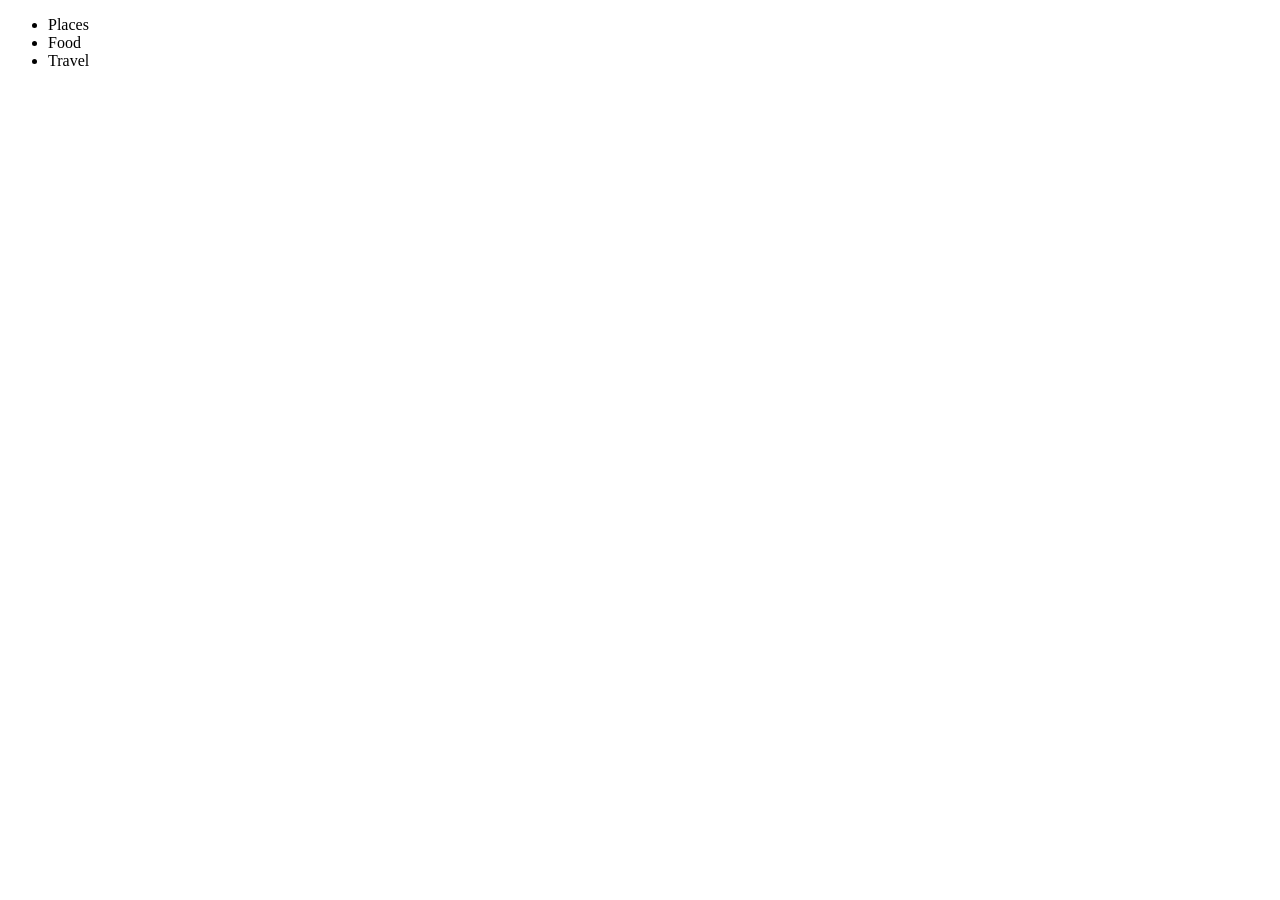
==== index.html @ 8c955c1e "Added initial progress for country website" ====
<!DOCTYPE html>
<html lang="en">
<head>
    <meta charset="UTF-8">
    <meta name="viewport" content="width=device-width, initial-scale=1.0">
    <title>Home</title>
</head>
<body>
    <header>
        <nav>
            <ul>
                <li>Places</li>
                <li>Food</li>
                <li>Travel</li>
            </ul>
        </nav>
    </header>
    <footer>
    
    </footer>
</body>

</html>
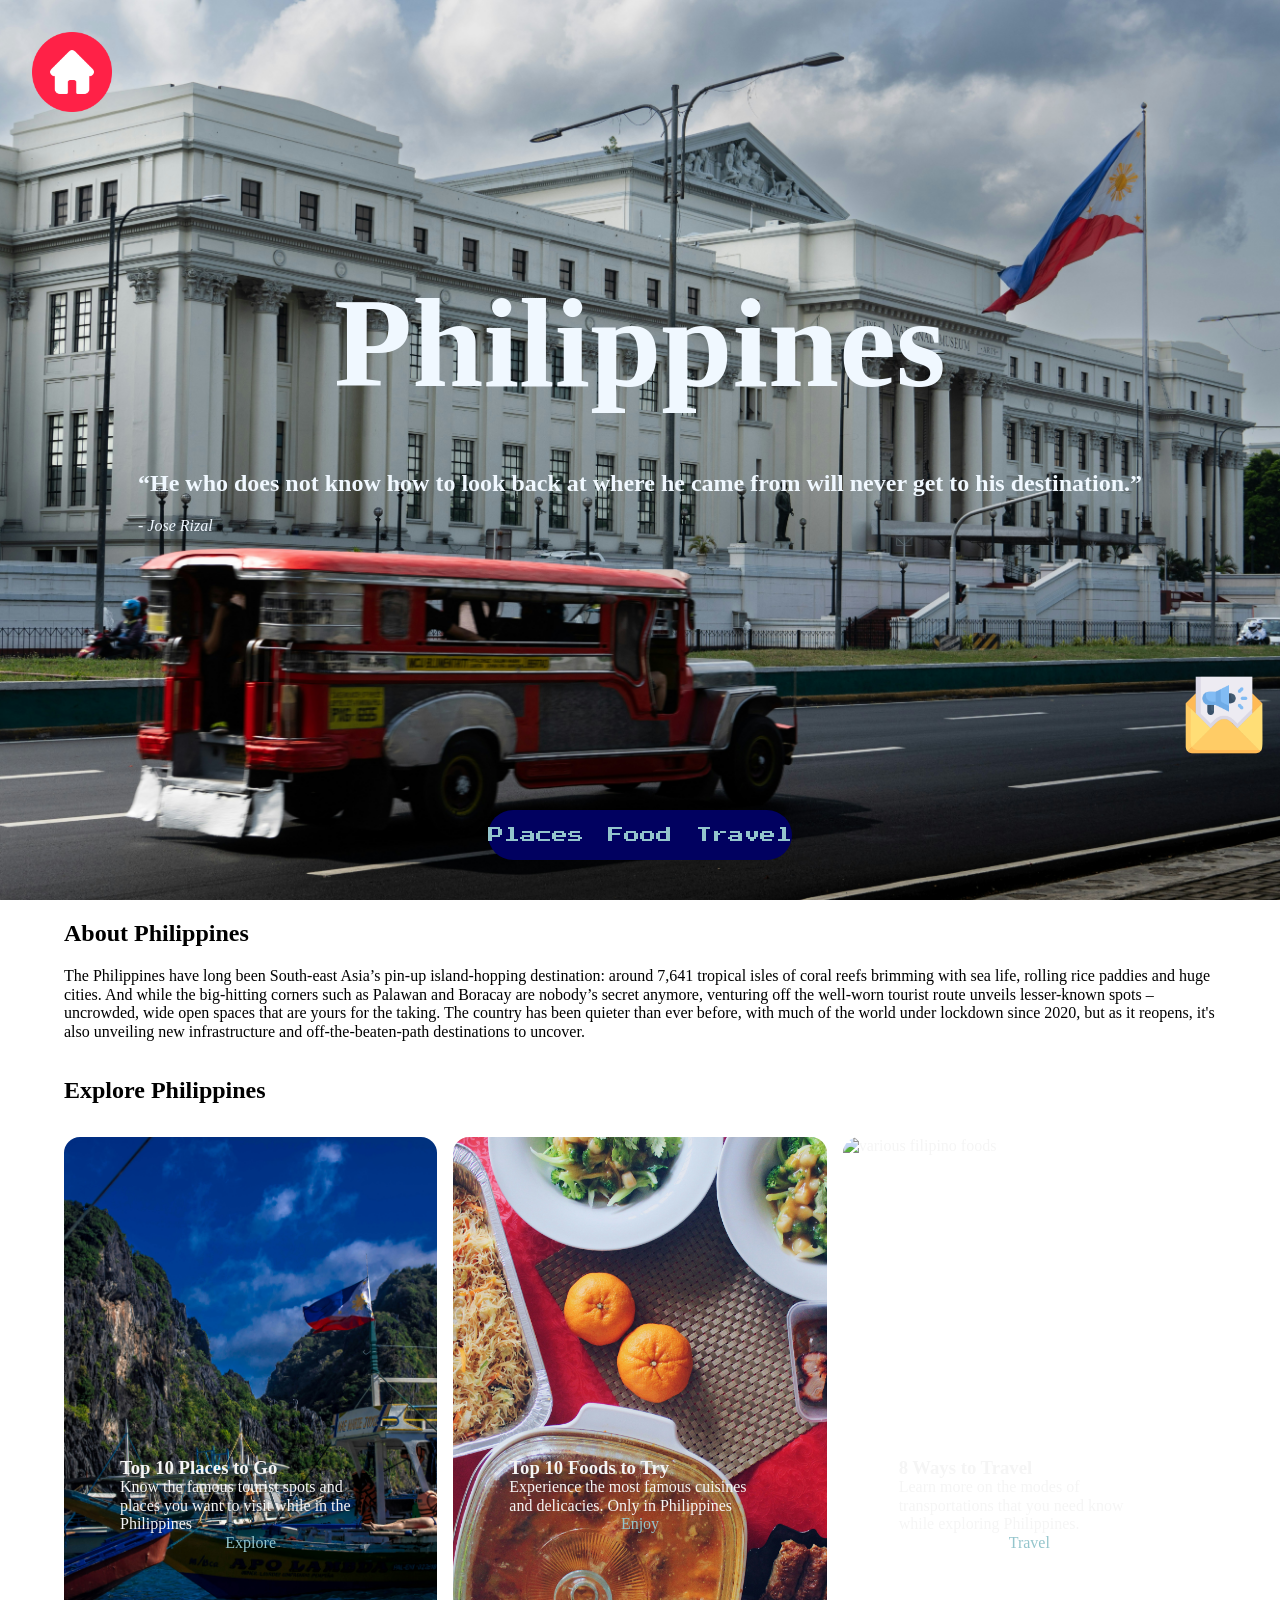
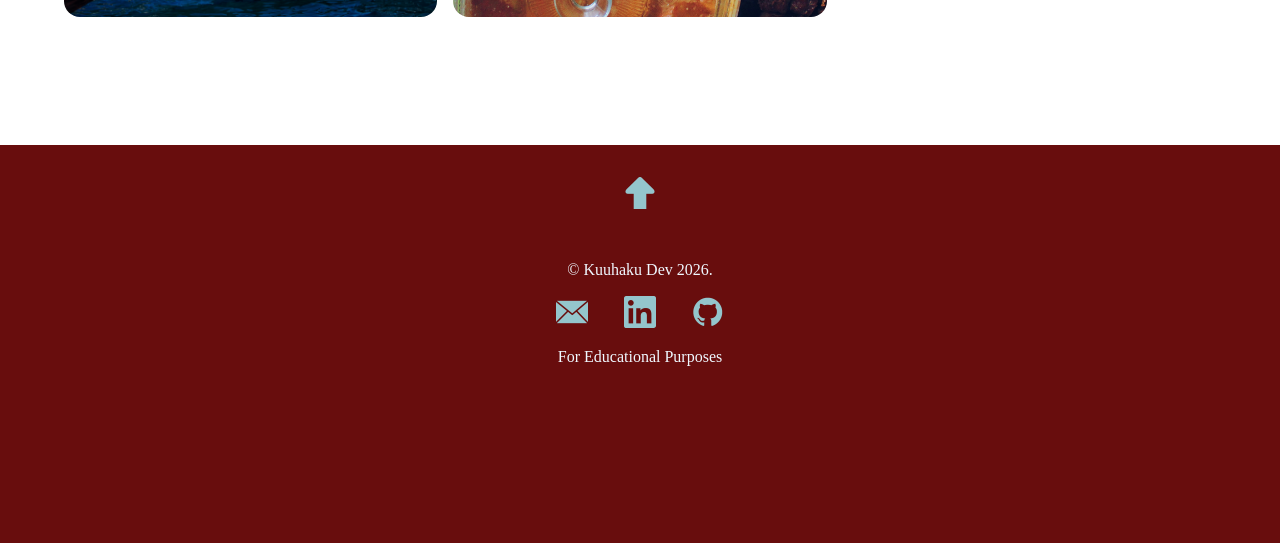
==== commit 28aef509: "Added contents for the webpages and css files" ====
--- a/index.html
+++ b/index.html
@@ -4,19 +4,91 @@
     <meta charset="UTF-8">
     <meta name="viewport" content="width=device-width, initial-scale=1.0">
     <title>Home</title>
+    <link rel="preconnect" href="https://fonts.googleapis.com">
+    <link rel="preconnect" href="https://fonts.gstatic.com" crossorigin>
+    <link href="https://fonts.googleapis.com/css2?family=Nova+Round&family=Press+Start+2P&family=Sansation:ital,wght@0,300;0,400;0,700;1,300;1,400;1,700&family=Story+Script&family=Tilt+Neon&display=swap" rel="stylesheet">
+    <link rel="stylesheet" href="styles/normalize-fwd.css">
+    <link rel="stylesheet" href="styles/base.css">
 </head>
 <body>
-    <header>
-        <nav>
+    <a class="screen-reader-text" href="#">Skip to content</a>
+    <header id="header">
+        <a href="#"><img src="images/home.png" class="home" alt="Home icon"></a>
+        <nav class="site-nav">
             <ul>
-                <li>Places</li>
-                <li>Food</li>
-                <li>Travel</li>
+                <li><a href="places.html">Places</a></li>
+                <li><a href="foods.html">Food</a></li>
+                <li><a href="travel.html">Travel</a></li>
             </ul>
         </nav>
     </header>
+    <section class="banner">
+        <h1>Philippines</h1>
+        <blockquote>
+            <h2>“He who does not know how to look back at where he came from will never get to his destination.”</h2>
+            <cite>- Jose Rizal</cite>
+        </blockquote>
+        <img src="images/banner.jpg" alt="philippine national museum">
+        
+    </section>
+    
+    <section class="about">
+        <h2>About Philippines</h2>
+        <p>The Philippines have long been South-east Asia’s pin-up island-hopping destination: around 7,641 tropical isles of coral reefs brimming with sea life, rolling rice paddies and huge cities. And while the big-hitting corners such as Palawan and Boracay are nobody’s secret anymore, venturing off the well-worn tourist route unveils lesser-known spots – uncrowded, wide open spaces that are yours for the taking. The country has been quieter than ever before, with much of the world under lockdown since 2020, but as it reopens, it's also unveiling new infrastructure and off-the-beaten-path destinations to uncover. </p>
+    </section>
+
+    <section class="explore">
+        <h2>Explore Philippines</h2>
+        <article>
+            <h3>Top 10 Places to Go</h3>
+            <img src="images/destinations.jpg" alt="picture of an island in Philippines">
+            <p>Know the famous tourist spots and places you want to visit while in the Philippines</p>
+            <a href="places.html">Explore</a>
+        </article>
+        <article>
+            <h3>Top 10 Foods to Try</h3>
+            <img src="images/food-bg.jpg" alt="picture of various filipino foods">
+            <p>Experience the most famous cuisines and delicacies. Only in Philippines</p>
+            <a href="foods.html">Enjoy</a>
+        </article>
+        <article>
+            <h3>8 Ways to Travel</h3>
+            <img src="images/travel-bg.jpg" alt="various filipino foods">
+            <p>Learn more on the modes of transportations that you need know while exploring Philippines.</p>
+            <a href="travel.html">Travel</a>
+        </article>
+    </section>
+
+    <nav class="subscribe">
+        <a href="#"><img src="images/subscribe.png" alt=""></a>
+        <!-- <form action="#" method="post">
+            <label for="name">Name:</label>
+            <input type="text" name="name" id="name" required>
+            <label for="email">Email:</label>
+            <input type="text" name="email" id="email" required>
+            <input type="checkbox" name="sign-up" id="sign-up">
+            <label for="sign-up">Sign me up for exclusive news</label>
+            <button type="submit">Subscribe</button>
+        </form> -->
+    </nav>
+
     <footer>
-    
+        <a href="#header">
+            <img src="images/top-arrow-icon.png" alt="arrow-up">
+        </a>
+        <p>&copy; Kuuhaku Dev 2026.</p>
+        <nav class="contact" id="contact">
+            <a href="mailto:kuuuhakudev@gmail.com">
+                <img src="images/mail-icon.png" alt="mail-icon">
+            </a>
+            <a href="https://www.linkedin.com/in/acmongcal">
+                <img src="images/linkedin-icon.png" alt="linkedin-icon">
+            </a>
+            <a href="https://github.com/acmongcal">
+                <img src="images/github-icon.png" alt="github-icon">
+            </a>
+        </nav>
+        <p>For Educational Purposes</p>
     </footer>
 </body>
 
--- a/styles/base.css
+++ b/styles/base.css
@@ -0,0 +1,237 @@
+/*--------------------------------------------------------------
+>>> TABLE OF CONTENTS:
+----------------------------------------------------------------
+# Generic (CALLED IN ANOTHER FILE)
+	- Normalize
+	- Box sizing
+	- Media width
+# Base
+	- Typography
+	- Elements
+	- Links
+# Layouts
+# Components
+	- Header
+	- Main
+	- Footer
+--------------------------------------------------------------*/
+
+/*--------------------------------------------------------------
+# Base
+--------------------------------------------------------------*/
+
+/* Typography
+--------------------------------------------- */
+body {
+	color: #f0f8ff;
+}
+
+
+h1{
+	font-size: 3.5rem;
+}
+h1,
+h2,
+h3,
+h4,
+h5,
+h6 {
+	
+}
+.about{
+	color: #000000;
+	width: 90%;
+	margin: 0 auto;
+}
+.explore{
+	color: #f5f5f5;
+	width: 90%;
+	margin: 0 auto;
+}
+.site-nav ul{
+	padding-left: 0;
+	display: flex;
+    list-style: none;
+    justify-content: center;
+	gap: 1.5rem;
+    align-items: center;
+}
+.site-nav ul li {
+	font-size:1rem;
+    font-family: "Press Start 2P";
+	color: #f0f8ff;
+}
+.explore h2{
+	color: #000000;
+}
+/* Links
+--------------------------------------------- */
+
+a,
+a:visited { 
+	color: #94C5CC;
+	text-decoration: none;
+}
+
+a:hover {
+	
+}
+
+a:focus {
+	
+}
+
+a:active {
+	
+}
+
+
+/*--------------------------------------------------------------
+# Components
+--------------------------------------------------------------*/
+
+/* Header
+--------------------------------------------- */
+.site-nav{
+	position: fixed;
+    width: fit-content;
+	background-color: #010160;
+	border-radius: 20rem;
+	z-index: 100;
+	margin: 0 auto;
+	left: 0;
+	right: 0;
+	bottom: 40px;
+}
+
+.home{
+	position: absolute;
+	width: 5rem;
+	height: 5rem;
+	top: 2rem;
+	left: 2rem;
+	z-index: 100;
+}
+
+/* Main
+--------------------------------------------- */
+.banner{
+	position: relative;
+}
+.banner h1{
+	position: absolute;
+	top: 30%;
+	left: 0; 
+  	right: 0; 
+	width: fit-content;
+	margin: 0 auto;
+	padding: 0 1.5rem;
+}
+.banner blockquote{
+	position: absolute;
+	top: 50%;
+	left: 0; 
+  	right: 0; 
+	width: fit-content;
+	margin: 0 auto;
+	padding: 0 1.5rem;
+}
+
+.banner img, video{
+	display: block;
+	width: 100%;
+	height: 100vh;
+	object-fit: cover;
+	object-position: right top;
+}
+.explore{
+	display: grid;
+	grid-template-rows: 1rem repeat(3,30rem) 10rem;
+	grid-template-columns: minmax(0, 100%);
+	gap: 1rem;
+}
+.explore article{
+	margin: 5rem 0;
+	position: relative;
+}
+
+.explore article img{
+	position: absolute;
+	top: 0;
+	left: 0;
+	object-fit: cover;
+	height: 30rem;
+	width: 100%;
+	z-index: -1; 
+	border-radius: 1rem;
+}
+
+.explore article p{
+	position: relative;
+	display: block;
+	width: 70%;
+	margin: 0 auto;
+}
+.explore article h3{
+	position: relative;
+	display: block;
+	width: 70%;
+	margin: 0 auto;
+	margin-top: 20rem;
+}
+
+.explore article a{
+	position: relative;
+	display: block;
+	width: 70%;
+	margin: 0 auto;
+	text-align: center;
+}
+.subscribe{
+	position:fixed;
+	width: 5rem;
+	height: 5rem;
+	z-index:100;
+	right:1rem;
+	top:75%;
+}
+
+/* Footer
+--------------------------------------------- */
+footer{
+	position: relative;
+    display: flex;
+    width: 100%;
+    flex-direction: column;
+    background-color: #680D0D;
+    align-items: center;
+	padding-bottom: 10rem;
+}
+
+footer a img{
+    width: 2rem;
+    height: 2rem;
+    margin: 2rem 1rem;
+}
+.contact img{
+    width: 2rem;
+    height: 2rem;
+    margin: 0 1rem;
+}
+/* Media Queries */
+@media (min-width: 43.75em) {
+	h1{
+		font-size: 8rem;
+	}
+	.explore{
+		position: relative;
+		display: grid;
+		grid-template-rows: 1rem 30rem 10rem;
+		grid-template-columns: repeat(3, minmax(0, 27rem));
+		gap: 1rem;
+	}
+	.explore article:first-of-type{
+		grid-row: 2;
+		margin-top:3rem;
+	}
+}
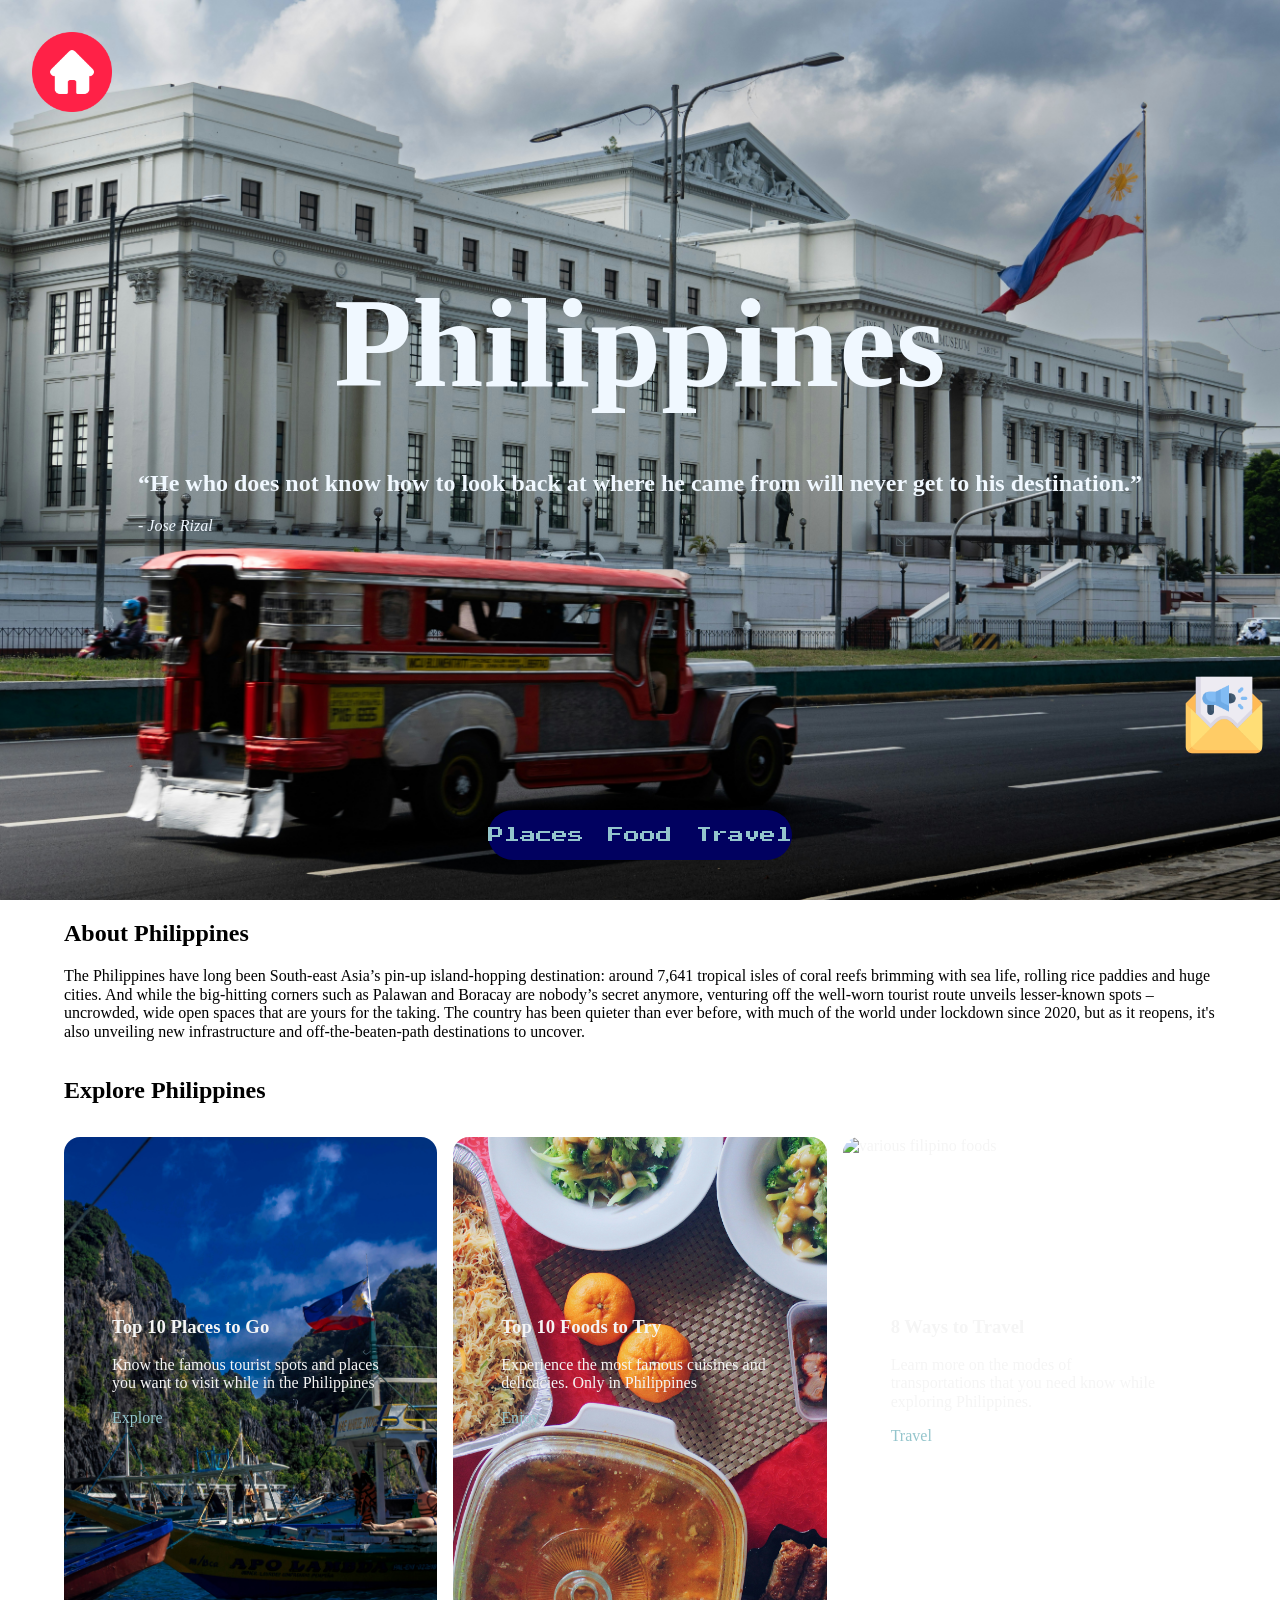
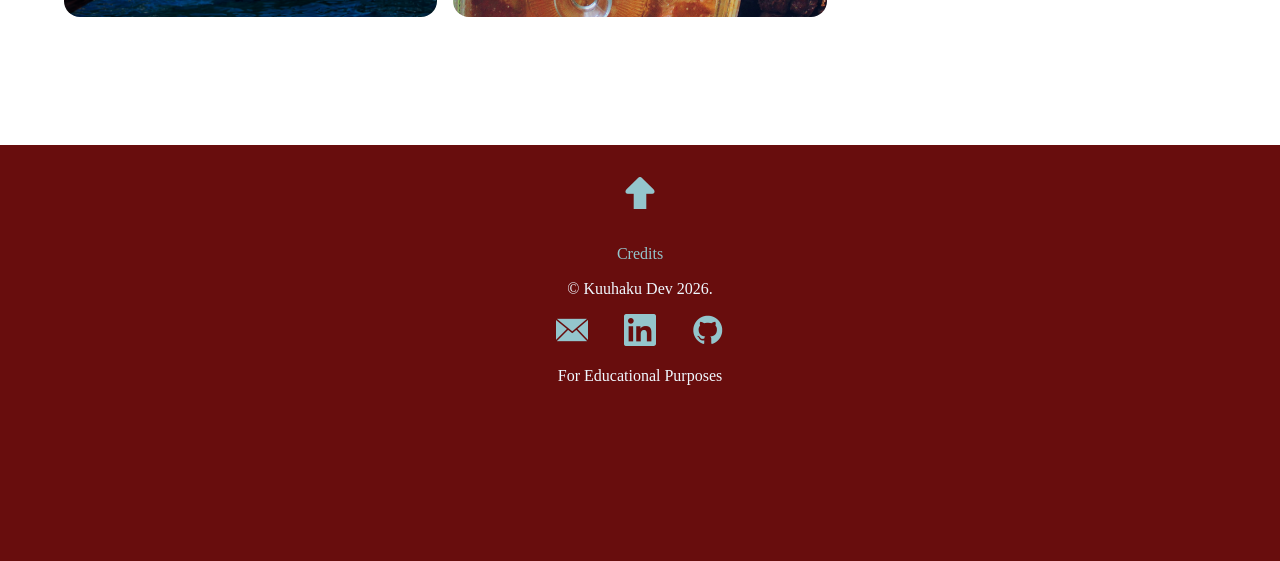
==== commit e6b711e8: "Added more contents for credits page and foods page html and css" ====
--- a/index.html
+++ b/index.html
@@ -40,22 +40,28 @@
     <section class="explore">
         <h2>Explore Philippines</h2>
         <article>
-            <h3>Top 10 Places to Go</h3>
+            <div class="explore-details">
+                <h3>Top 10 Places to Go</h3>
+                <p>Know the famous tourist spots and places you want to visit while in the Philippines</p>
+                <a href="places.html">Explore</a>
+            </div>
             <img src="images/destinations.jpg" alt="picture of an island in Philippines">
-            <p>Know the famous tourist spots and places you want to visit while in the Philippines</p>
-            <a href="places.html">Explore</a>
         </article>
         <article>
-            <h3>Top 10 Foods to Try</h3>
+            <div class="explore-details">
+                <h3>Top 10 Foods to Try</h3>
+                <p>Experience the most famous cuisines and delicacies. Only in Philippines</p>
+                <a href="foods.html">Enjoy</a>
+            </div>
             <img src="images/food-bg.jpg" alt="picture of various filipino foods">
-            <p>Experience the most famous cuisines and delicacies. Only in Philippines</p>
-            <a href="foods.html">Enjoy</a>
         </article>
         <article>
-            <h3>8 Ways to Travel</h3>
+            <div class="explore-details">
+                <h3>8 Ways to Travel</h3>
+                <p>Learn more on the modes of transportations that you need know while exploring Philippines.</p>
+                <a href="travel.html">Travel</a>
+            </div>
             <img src="images/travel-bg.jpg" alt="various filipino foods">
-            <p>Learn more on the modes of transportations that you need know while exploring Philippines.</p>
-            <a href="travel.html">Travel</a>
         </article>
     </section>
 
@@ -76,6 +82,7 @@
         <a href="#header">
             <img src="images/top-arrow-icon.png" alt="arrow-up">
         </a>
+        <a href="credits.html">Credits</a>
         <p>&copy; Kuuhaku Dev 2026.</p>
         <nav class="contact" id="contact">
             <a href="mailto:kuuuhakudev@gmail.com">
--- a/styles/base.css
+++ b/styles/base.css
@@ -166,26 +166,10 @@
 	border-radius: 1rem;
 }
 
-.explore article p{
-	position: relative;
-	display: block;
-	width: 70%;
-	margin: 0 auto;
-}
-.explore article h3{
-	position: relative;
-	display: block;
-	width: 70%;
-	margin: 0 auto;
-	margin-top: 20rem;
-}
-
-.explore article a{
-	position: relative;
-	display: block;
-	width: 70%;
-	margin: 0 auto;
-	text-align: center;
+
+.explore-details{
+	margin: 0 auto;
+    padding:10rem 3rem;
 }
 .subscribe{
 	position:fixed;
@@ -195,6 +179,7 @@
 	right:1rem;
 	top:75%;
 }
+
 
 /* Footer
 --------------------------------------------- */
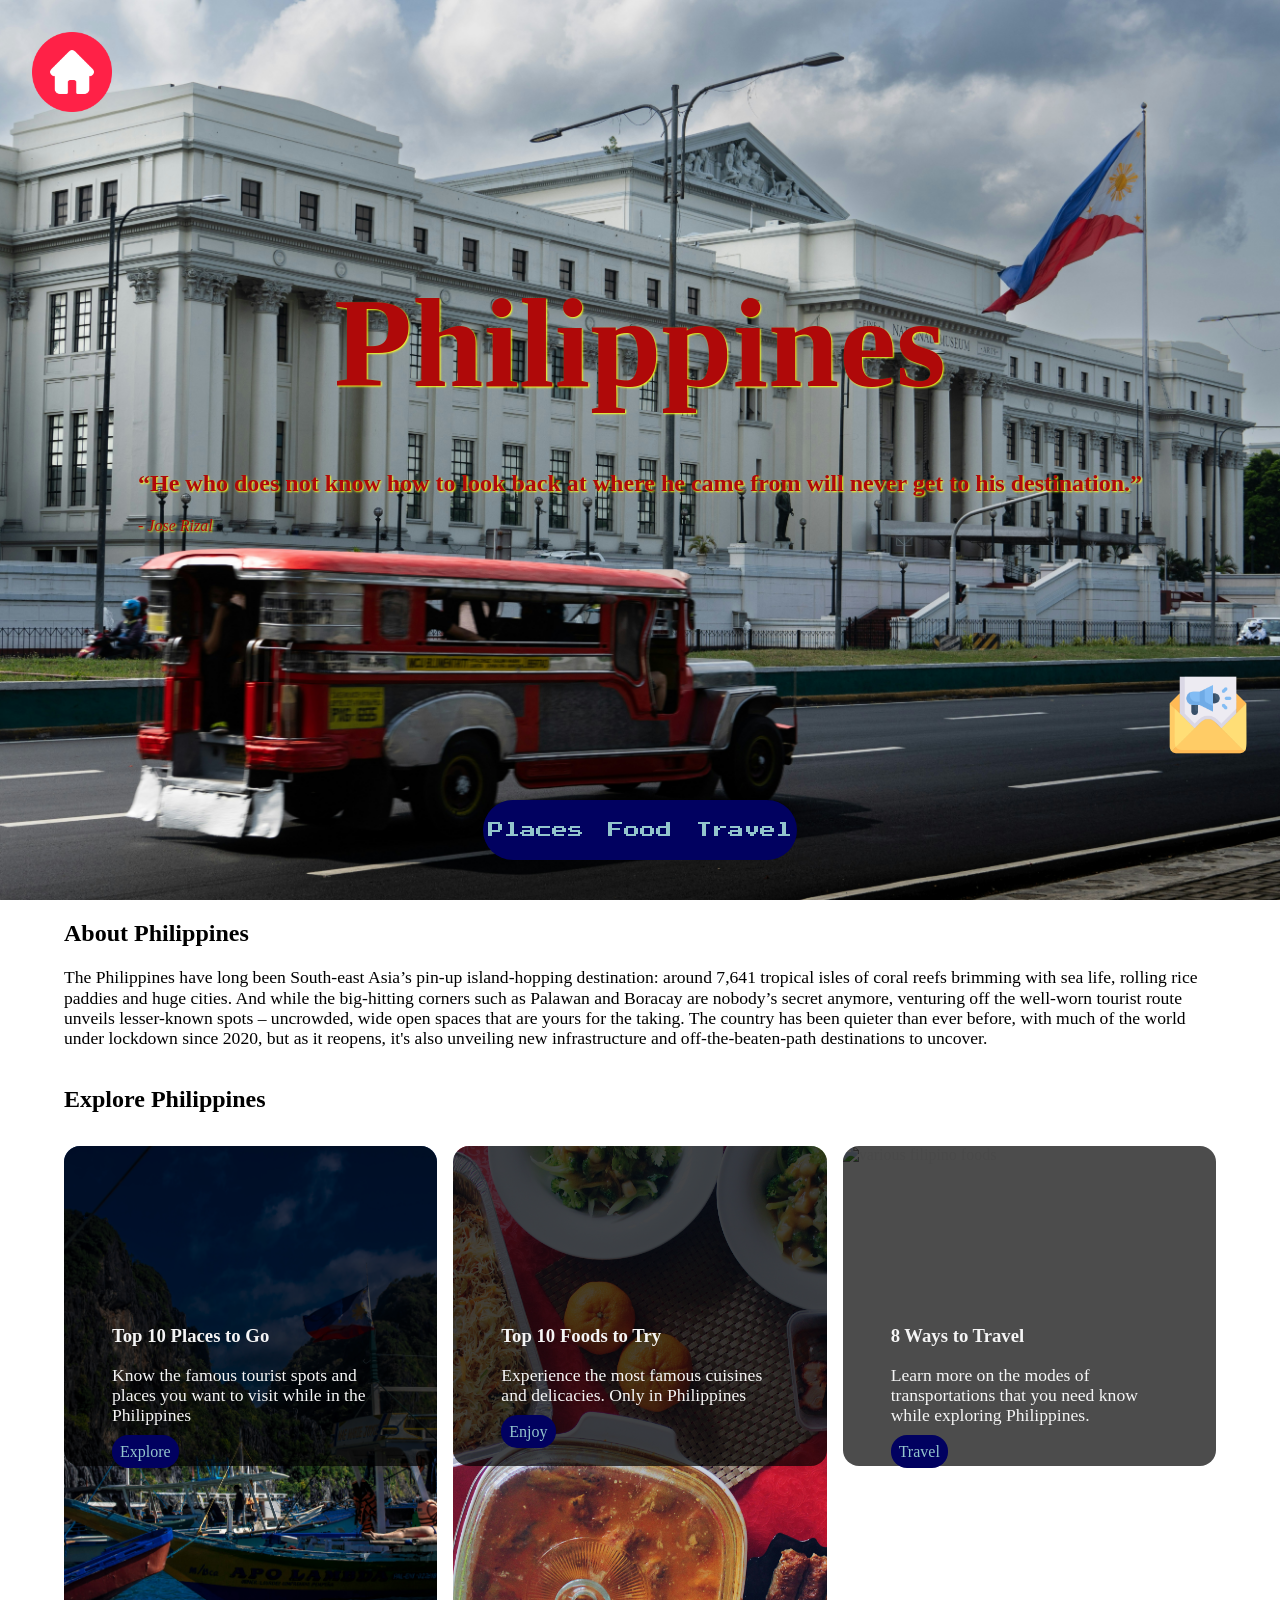
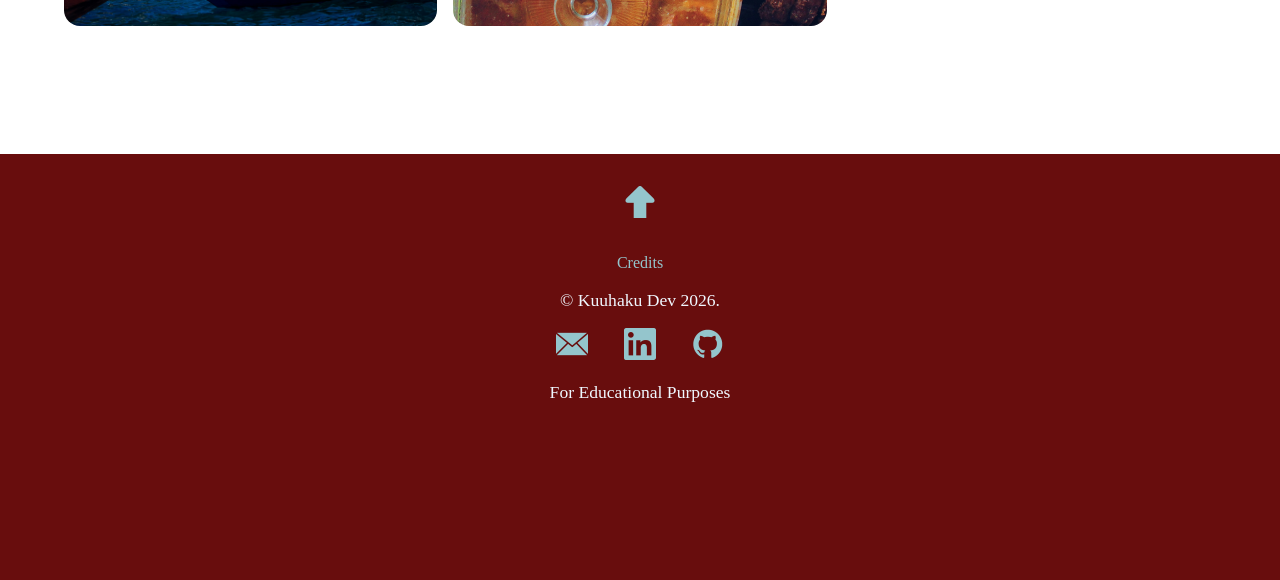
==== commit 85982bd7: "Fixed the semantics for html files, removed unecessary comments in css and added form" ====
--- a/index.html
+++ b/index.html
@@ -9,6 +9,7 @@
     <link href="https://fonts.googleapis.com/css2?family=Nova+Round&family=Press+Start+2P&family=Sansation:ital,wght@0,300;0,400;0,700;1,300;1,400;1,700&family=Story+Script&family=Tilt+Neon&display=swap" rel="stylesheet">
     <link rel="stylesheet" href="styles/normalize-fwd.css">
     <link rel="stylesheet" href="styles/base.css">
+    <script src="scripts/scripts.js" defer></script>
 </head>
 <body>
     <a class="screen-reader-text" href="#">Skip to content</a>
@@ -22,62 +23,67 @@
             </ul>
         </nav>
     </header>
-    <section class="banner">
-        <h1>Philippines</h1>
-        <blockquote>
-            <h2>“He who does not know how to look back at where he came from will never get to his destination.”</h2>
-            <cite>- Jose Rizal</cite>
-        </blockquote>
-        <img src="images/banner.jpg" alt="philippine national museum">
+    <main>
+        <section class="banner">
+            <h1>Philippines</h1>
+            <blockquote>
+                <h2>“He who does not know how to look back at where he came from will never get to his destination.”</h2>
+                <cite>- Jose Rizal</cite>
+            </blockquote>
+            <img src="images/banner.jpg" alt="philippine national museum"> 
+        </section>
         
-    </section>
+        <section class="about">
+            <h2>About Philippines</h2>
+            <p>The Philippines have long been South-east Asia’s pin-up island-hopping destination: around 7,641 tropical isles of coral reefs brimming with sea life, rolling rice paddies and huge cities. And while the big-hitting corners such as Palawan and Boracay are nobody’s secret anymore, venturing off the well-worn tourist route unveils lesser-known spots – uncrowded, wide open spaces that are yours for the taking. The country has been quieter than ever before, with much of the world under lockdown since 2020, but as it reopens, it's also unveiling new infrastructure and off-the-beaten-path destinations to uncover. </p>
+        </section>
+
+        <section class="explore">
+            <h2>Explore Philippines</h2>
+            <article>
+                <div class="explore-details">
+                    <h3>Top 10 Places to Go</h3>
+                    <p>Know the famous tourist spots and places you want to visit while in the Philippines</p>
+                    <a href="places.html">Explore</a>
+                </div>
+                <img src="images/destinations.jpg" alt="picture of an island in Philippines">
+            </article>
+            <article>
+                <div class="explore-details">
+                    <h3>Top 10 Foods to Try</h3>
+                    <p>Experience the most famous cuisines and delicacies. Only in Philippines</p>
+                    <a href="foods.html">Enjoy</a>
+                </div>
+                <img src="images/food-bg.jpg" alt="picture of various filipino foods">
+            </article>
+            <article>
+                <div class="explore-details">
+                    <h3>8 Ways to Travel</h3>
+                    <p>Learn more on the modes of transportations that you need know while exploring Philippines.</p>
+                    <a href="travel.html">Travel</a>
+                </div>
+                <img src="images/travel-bg.jpg" alt="various filipino foods">
+            </article>
+        </section>
+
+        <section>
+            <a id="subscribe" href="#"><img src="images/subscribe.png" alt=""></a>
+            <a id="close" href="#"><img src="images/close.png" alt=""></a>
+            <form id="subscribe-form" action="#" method="post">
+                <fieldset>
+                    <label for="name">Name:</label>
+                    <input type="text" name="name" id="name" required>
+                    <label for="email">Email:</label>
+                    <input type="text" name="email" id="email" required>
+                    <input type="checkbox" name="sign-up" id="sign-up">
+                    <label for="sign-up">Sign me up for exclusive news</label>
+                    <button type="submit">Subscribe</button>
+                </fieldset>
+            </form>
+        </section>
+    </main>
     
-    <section class="about">
-        <h2>About Philippines</h2>
-        <p>The Philippines have long been South-east Asia’s pin-up island-hopping destination: around 7,641 tropical isles of coral reefs brimming with sea life, rolling rice paddies and huge cities. And while the big-hitting corners such as Palawan and Boracay are nobody’s secret anymore, venturing off the well-worn tourist route unveils lesser-known spots – uncrowded, wide open spaces that are yours for the taking. The country has been quieter than ever before, with much of the world under lockdown since 2020, but as it reopens, it's also unveiling new infrastructure and off-the-beaten-path destinations to uncover. </p>
-    </section>
-
-    <section class="explore">
-        <h2>Explore Philippines</h2>
-        <article>
-            <div class="explore-details">
-                <h3>Top 10 Places to Go</h3>
-                <p>Know the famous tourist spots and places you want to visit while in the Philippines</p>
-                <a href="places.html">Explore</a>
-            </div>
-            <img src="images/destinations.jpg" alt="picture of an island in Philippines">
-        </article>
-        <article>
-            <div class="explore-details">
-                <h3>Top 10 Foods to Try</h3>
-                <p>Experience the most famous cuisines and delicacies. Only in Philippines</p>
-                <a href="foods.html">Enjoy</a>
-            </div>
-            <img src="images/food-bg.jpg" alt="picture of various filipino foods">
-        </article>
-        <article>
-            <div class="explore-details">
-                <h3>8 Ways to Travel</h3>
-                <p>Learn more on the modes of transportations that you need know while exploring Philippines.</p>
-                <a href="travel.html">Travel</a>
-            </div>
-            <img src="images/travel-bg.jpg" alt="various filipino foods">
-        </article>
-    </section>
-
-    <nav class="subscribe">
-        <a href="#"><img src="images/subscribe.png" alt=""></a>
-        <!-- <form action="#" method="post">
-            <label for="name">Name:</label>
-            <input type="text" name="name" id="name" required>
-            <label for="email">Email:</label>
-            <input type="text" name="email" id="email" required>
-            <input type="checkbox" name="sign-up" id="sign-up">
-            <label for="sign-up">Sign me up for exclusive news</label>
-            <button type="submit">Subscribe</button>
-        </form> -->
-    </nav>
-
+    
     <footer>
         <a href="#header">
             <img src="images/top-arrow-icon.png" alt="arrow-up">
--- a/styles/base.css
+++ b/styles/base.css
@@ -23,9 +23,11 @@
 /* Typography
 --------------------------------------------- */
 body {
-	color: #f0f8ff;
-}
-
+	color: rgb(240, 248, 255);
+}
+p{
+	font-family: "Tilt Neon";
+}
 
 h1{
 	font-size: 3.5rem;
@@ -36,17 +38,24 @@
 h4,
 h5,
 h6 {
-	
+	font-family: "Sansation";
+}
+.banner{
+	color: rgb(175, 9, 9);
+	text-shadow: 1px 1px 2px rgb(251, 255, 31);
 }
 .about{
-	color: #000000;
+	color: rgb(0, 0, 0);
 	width: 90%;
 	margin: 0 auto;
 }
 .explore{
-	color: #f5f5f5;
+	color: rgb(245, 245, 245);
 	width: 90%;
 	margin: 0 auto;
+}
+.site-nav{
+	padding: 0.3rem;
 }
 .site-nav ul{
 	padding-left: 0;
@@ -59,43 +68,50 @@
 .site-nav ul li {
 	font-size:1rem;
     font-family: "Press Start 2P";
-	color: #f0f8ff;
+	color: rgb(240, 248, 255);
 }
 .explore h2{
-	color: #000000;
-}
+	color: rgb(0, 0, 0);
+}
+
 /* Links
 --------------------------------------------- */
 
 a,
 a:visited { 
-	color: #94C5CC;
+	color: rgb(148, 197, 204);
 	text-decoration: none;
 }
 
-a:hover {
-	
-}
-
-a:focus {
-	
-}
-
-a:active {
-	
-}
-
+ul li a:hover,
+ul li a:focus,
+ul li a:active {
+	border: outset rgb(245, 233, 60) 0.4rem;
+    background-color: rgb(0, 1, 0);
+    padding: 0.4rem;
+    border-radius: 1rem;
+}
 
 /*--------------------------------------------------------------
 # Components
 --------------------------------------------------------------*/
 
+
+form fieldset{
+	display: flex;
+	flex-direction: column;
+	flex-wrap: wrap;
+	gap: 1rem;
+	background-color:rgb(1, 1, 96);
+	border-radius: 1rem;
+}
+
 /* Header
 --------------------------------------------- */
 .site-nav{
 	position: fixed;
     width: fit-content;
-	background-color: #010160;
+	background-color: rgb(1, 1, 96);
 	border-radius: 20rem;
 	z-index: 100;
 	margin: 0 auto;
@@ -115,9 +131,12 @@
 
 /* Main
 --------------------------------------------- */
+
+
 .banner{
 	position: relative;
 }
+
 .banner h1{
 	position: absolute;
 	top: 30%;
@@ -144,6 +163,7 @@
 	object-fit: cover;
 	object-position: right top;
 }
+
 .explore{
 	display: grid;
 	grid-template-rows: 1rem repeat(3,30rem) 10rem;
@@ -166,20 +186,40 @@
 	border-radius: 1rem;
 }
 
-
 .explore-details{
 	margin: 0 auto;
     padding:10rem 3rem;
-}
-.subscribe{
+	height: 5rem;
+	background: rgba(0, 1, 0, 0.7);
+	border-radius: 1rem;
+}
+
+.explore-details a{
+	background-color: rgb(1, 1, 96);
+	border-radius: 1rem;
+	padding: 0.5rem;
+}
+#subscribe,#close{
 	position:fixed;
 	width: 5rem;
 	height: 5rem;
-	z-index:100;
-	right:1rem;
+	z-index:10001;
+	right:2rem;
 	top:75%;
 }
 
+#close{
+	display: none;
+}
+
+#subscribe-form{
+	display: none;
+	position: fixed;
+	width: 10rem;
+	top: 45%;
+	right:8rem;
+	z-index:1000;
+}
 
 /* Footer
 --------------------------------------------- */
@@ -188,7 +228,7 @@
     display: flex;
     width: 100%;
     flex-direction: column;
-    background-color: #680D0D;
+    background-color: rgb(104, 13, 13);
     align-items: center;
 	padding-bottom: 10rem;
 }
@@ -205,8 +245,12 @@
 }
 /* Media Queries */
 @media (min-width: 43.75em) {
+
 	h1{
 		font-size: 8rem;
+	}
+	p{
+		font-size: 1.10rem;
 	}
 	.explore{
 		position: relative;
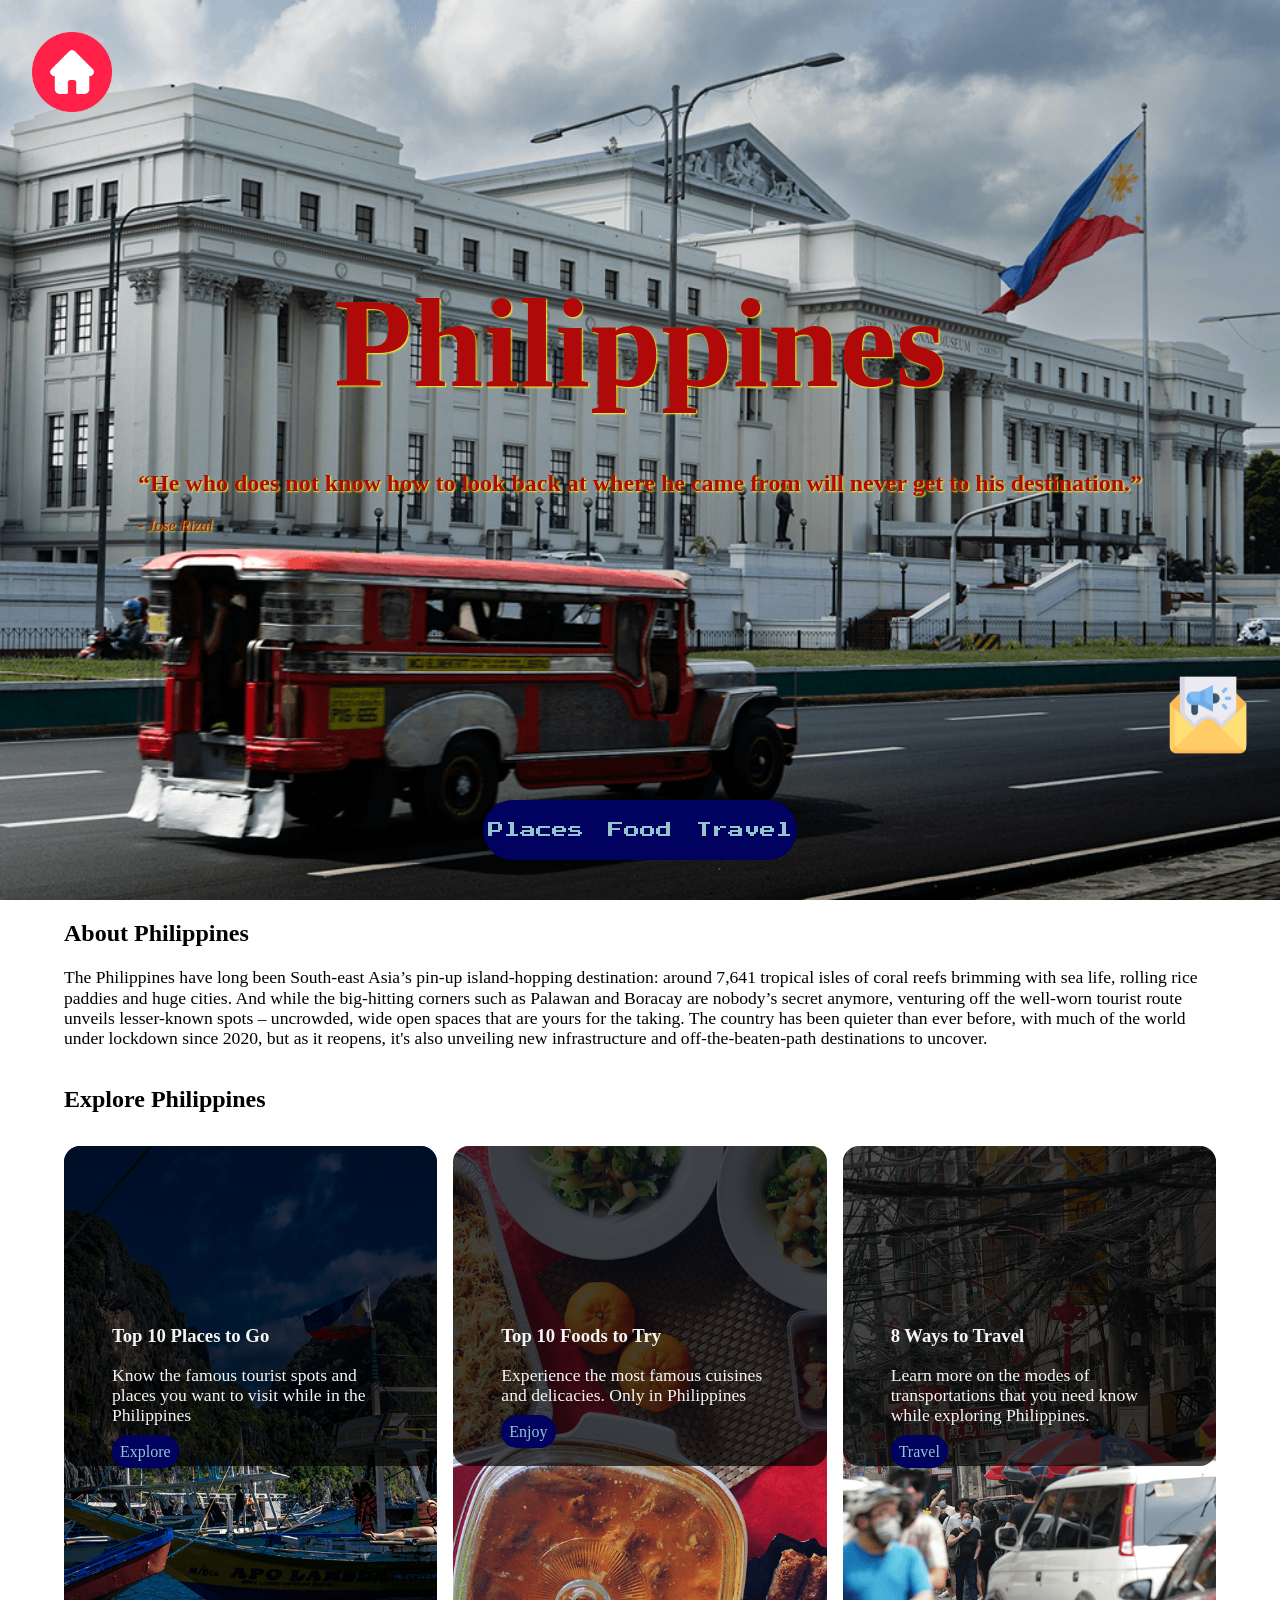
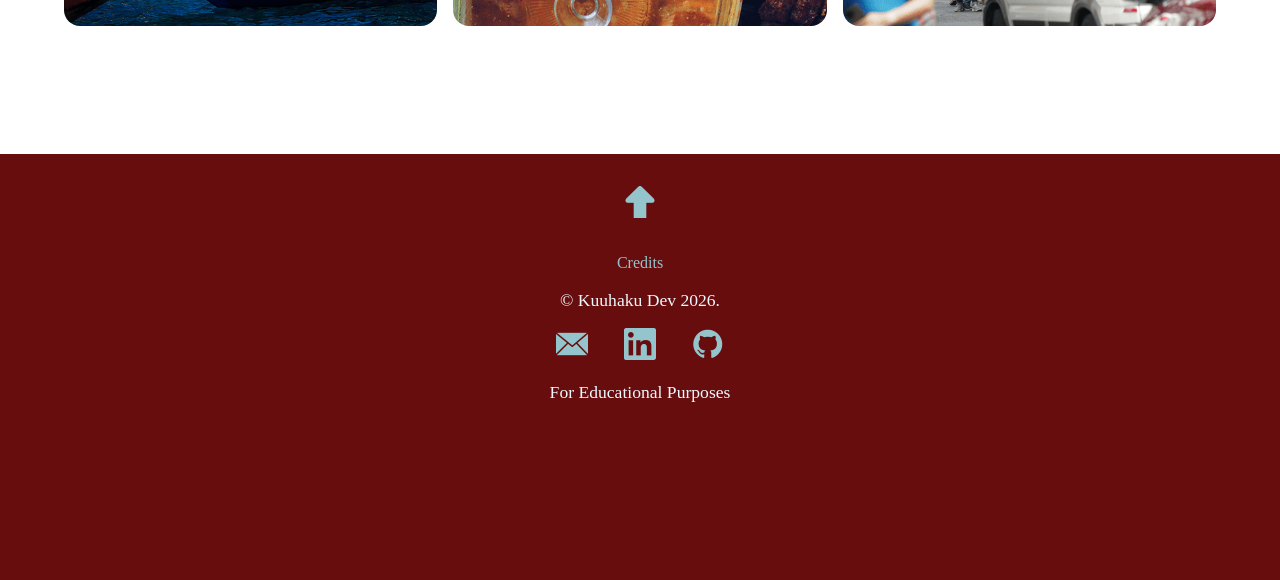
==== commit e03326f7: "Optimized all media and images" ====
--- a/index.html
+++ b/index.html
@@ -30,7 +30,7 @@
                 <h2>“He who does not know how to look back at where he came from will never get to his destination.”</h2>
                 <cite>- Jose Rizal</cite>
             </blockquote>
-            <img src="images/banner.jpg" alt="philippine national museum"> 
+            <img src="images/banner.png" alt="philippine national museum"> 
         </section>
         
         <section class="about">
@@ -46,7 +46,7 @@
                     <p>Know the famous tourist spots and places you want to visit while in the Philippines</p>
                     <a href="places.html">Explore</a>
                 </div>
-                <img src="images/destinations.jpg" alt="picture of an island in Philippines">
+                <img src="images/destinations.png" alt="picture of an island in Philippines">
             </article>
             <article>
                 <div class="explore-details">
@@ -54,7 +54,7 @@
                     <p>Experience the most famous cuisines and delicacies. Only in Philippines</p>
                     <a href="foods.html">Enjoy</a>
                 </div>
-                <img src="images/food-bg.jpg" alt="picture of various filipino foods">
+                <img src="images/food-bg.png" alt="picture of various filipino foods">
             </article>
             <article>
                 <div class="explore-details">
@@ -62,7 +62,7 @@
                     <p>Learn more on the modes of transportations that you need know while exploring Philippines.</p>
                     <a href="travel.html">Travel</a>
                 </div>
-                <img src="images/travel-bg.jpg" alt="various filipino foods">
+                <img src="images/travel-bg.png" alt="various filipino foods">
             </article>
         </section>
 
